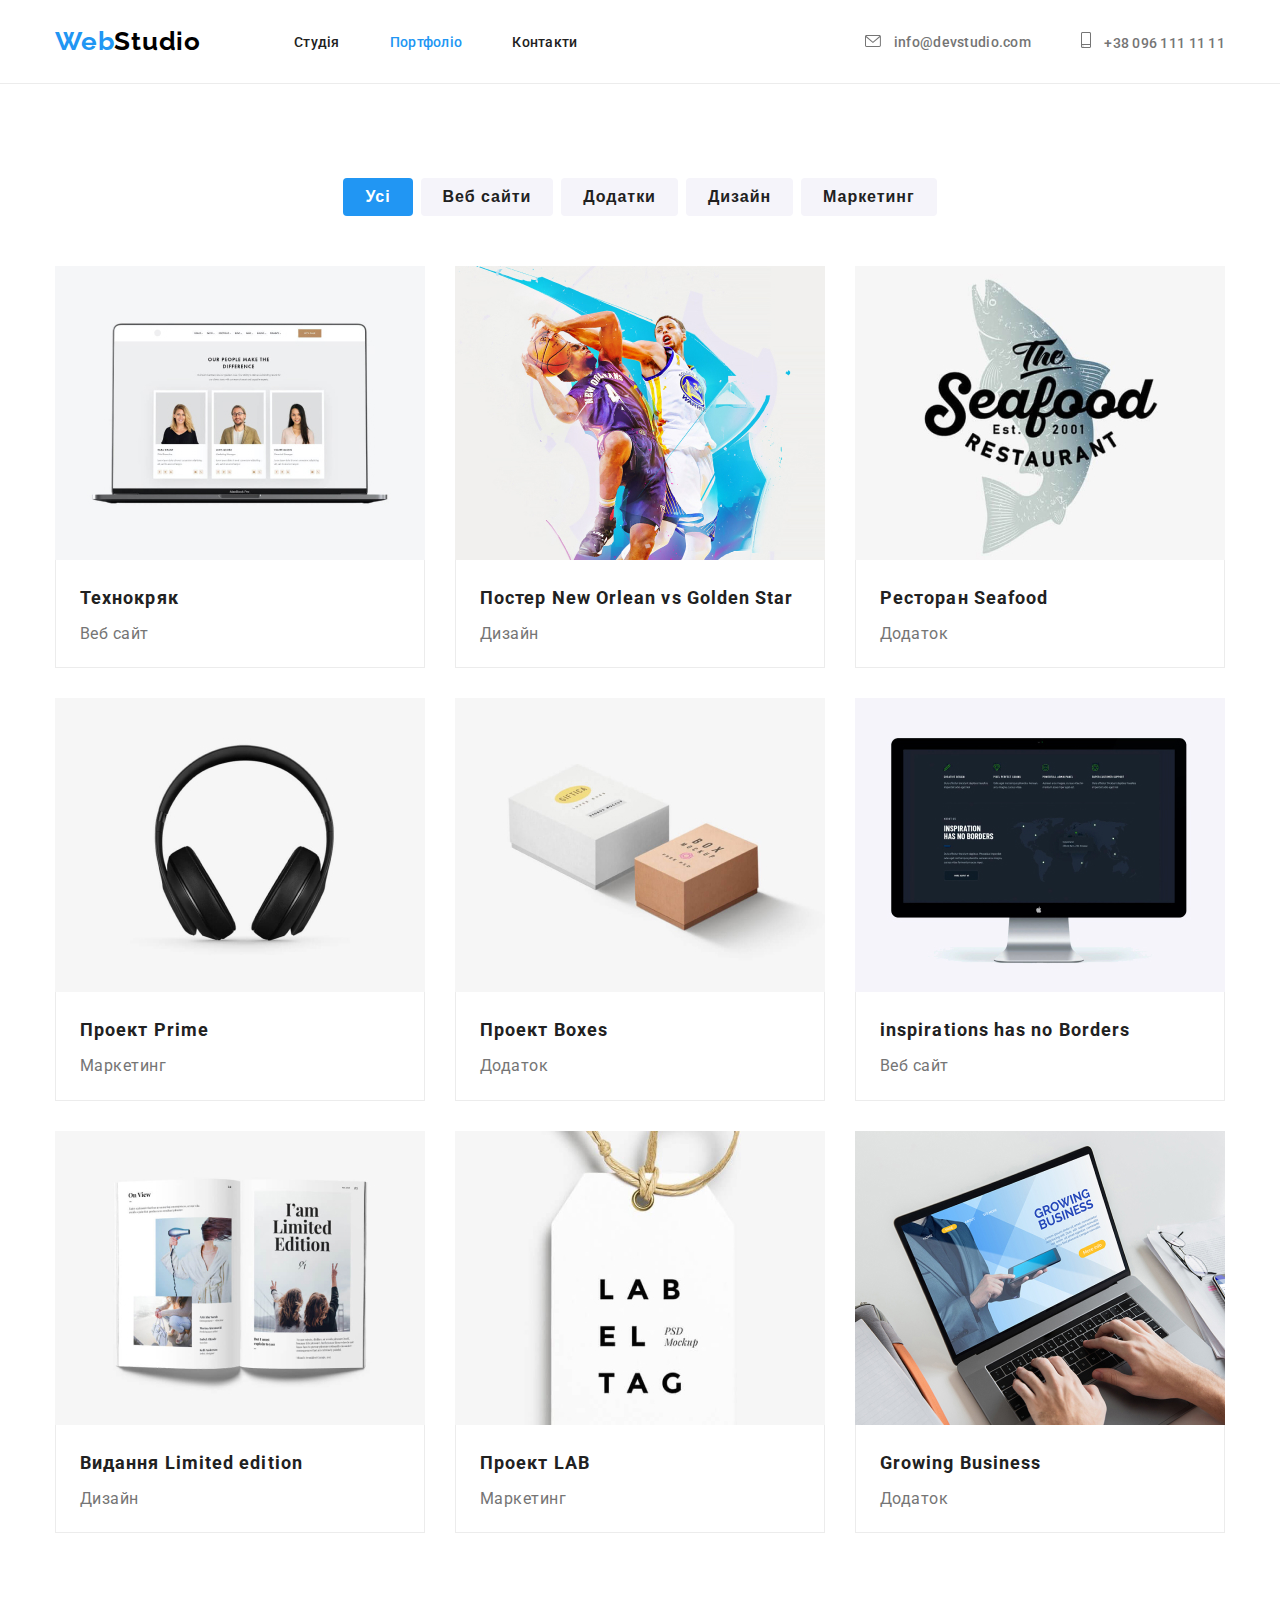
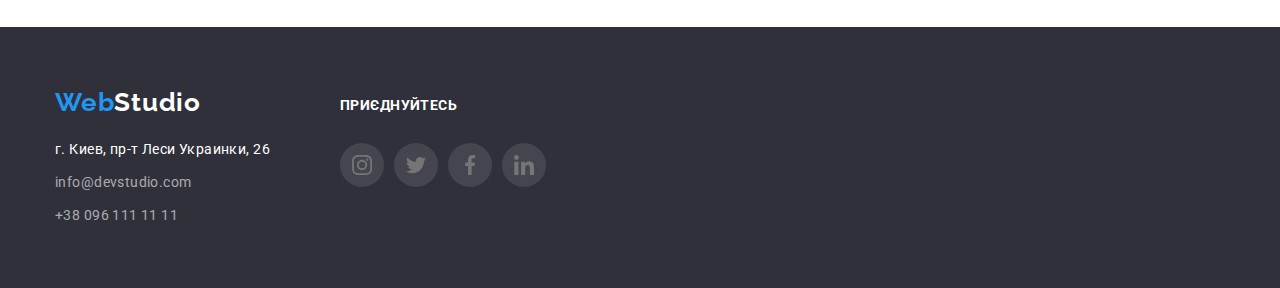
==== portfolio.html @ 9acec497 "Add files via upload" ====
<!DOCTYPE html>
<html lang="uk">
  <head>
    <meta charset="UTF-8" />
    <meta http-equiv="X-UA-Compatible" content="IE=edge" />
    <title>Портфоліо</title>
    <link rel="preconnect" href="https://fonts.googleapis.com" />
    <link rel="preconnect" href="https://fonts.gstatic.com" crossorigin />
    <link
      href="https://fonts.googleapis.com/css2?family=Oleo+Script&family=Raleway:wght@700&family=Roboto:wght@400;500;700;900&display=swap"
      rel="stylesheet"
    />
    <link
      rel="stylesheet"
      href="https://cdnjs.cloudflare.com/ajax/libs/modern-normalize/1.1.0/modern-normalize.min.css"
      integrity="sha512-wpPYUAdjBVSE4KJnH1VR1HeZfpl1ub8YT/NKx4PuQ5NmX2tKuGu6U/JRp5y+Y8XG2tV+wKQpNHVUX03MfMFn9Q=="
      crossorigin="anonymous"
      referrerpolicy="no-referrer"
    />
    <link rel="stylesheet" href="./styles/styles.css" />
    <link rel="stylesheet" href="./styles/style-portfolio.css" />
  </head>

  <body class="body">
    <!-- верхнє меню -->
    <header class="header">
      <div class="container flex">
        <nav class="nav">
          <!-- логотип -->
          <a class="logo-web" href="./index.html"
            >Web<span class="logo-studio">Studio</span></a
          >

          <div class="box-navi">
            <ul class="nav-list">
              <li>
                <a class="nav-item" href="./index.html">Студія</a>
              </li>
              <li>
                <a class="nav-item accent-button" href="./portfolio.html"
                  >Портфоліо</a
                >
              </li>
              <li><a class="nav-item" href="./index.html">Контакти</a></li>
            </ul>
          </div>
        </nav>
        <!-- контакти mailto phoneto-->
        <div>
          <ul class="contacts">
            <li class="contacts-item">
              <a class="mail" href="mailto:info@devstudio.com">
                <svg class="svg-envelope" width="16" height="12">
                  <use href="./images/icons/sprite.svg#envelope"></use>
                </svg>
                info@devstudio.com
              </a>
            </li>

            <li class="contacts-item">
              <a class="phone" href="tel:+380961111111">
                <svg class="svg-phone" width="10" height="16">
                  <use href="./images/icons/sprite.svg#smartphone"></use>
                </svg>
                +38 096 111 11 11
              </a>
            </li>
          </ul>
        </div>
      </div>
    </header>
    <main>
      <section class="section">
        <!-- sort menu -->
        <div class="container">
          <h1 class="visually-hidden">Селектори фільтру</h1>

          <ul class="sort-buttons">
            <li>
              <button class="button-filter active-btn" type="button">
                Усі
              </button>
            </li>
            <li>
              <button class="button-filter" type="button">Веб сайти</button>
            </li>
            <li>
              <button class="button-filter" type="button">Додатки</button>
            </li>
            <li><button class="button-filter" type="button">Дизайн</button></li>
            <li>
              <button class="button-filter" type="button">Маркетинг</button>
            </li>
          </ul>
          <!-- list of projects -->
          <ul class="projects-list">
            <li class="project-item">
              <img
                src="./images/projects-pic/technokryak.jpg"
                alt="ноутбук з відкритою сторінкою сайту"
                width="370"
              />
              <div class="card-description">
                <h3 class="projects-list-title">Технокряк</h3>
                <p class="projects-list-desription">Веб сайт</p>
              </div>
            </li>
            <li class="project-item">
              <img
                src="./images/projects-pic/poster-neworlean.jpg"
                alt="постер з гравцями у баскетбол"
                width="370"
              />
              <div class="card-description">
                <h3 class="projects-list-title">
                  Постер New Orlean vs Golden Star
                </h3>
                <p class="projects-list-desription">Дизайн</p>
              </div>
            </li>
            <li class="project-item">
              <img
                src="./images/projects-pic/seafood.jpg"
                alt="логотип ресторану"
                width="370"
              />
              <div class="card-description">
                <h3 class="projects-list-title">Ресторан Seafood</h3>
                <p class="projects-list-desription">Додаток</p>
              </div>
            </li>
            <li class="project-item">
              <img
                src="./images/projects-pic/prime.jpg"
                alt="навушники"
                width="370"
              />
              <div class="card-description">
                <h3 class="projects-list-title">Проект Prime</h3>
                <p class="projects-list-desription">Маркетинг</p>
              </div>
            </li>
            <li class="project-item">
              <img
                src="./images/projects-pic/boxes.jpg"
                alt="дві різні поштові коробки"
                width="370"
              />

              <div class="card-description">
                <h3 class="projects-list-title">Проект Boxes</h3>
                <p class="projects-list-desription">Додаток</p>
              </div>
            </li>
            <li class="project-item">
              <img
                src="./images/projects-pic/inspiration.jpg"
                alt="монітор з відкритою сторінкою сайту"
                width="370"
              />
              <div class="card-description">
                <h3 class="projects-list-title">inspirations has no Borders</h3>
                <p class="projects-list-desription">Веб сайт</p>
              </div>
            </li>
            <li class="project-item">
              <img
                src="./images/projects-pic/limited-edition.jpg"
                alt="журнал"
                width="370"
              />

              <div class="card-description">
                <h3 class="projects-list-title">Видання Limited edition</h3>
                <p class="projects-list-desription">Дизайн</p>
              </div>
            </li>
            <li class="project-item">
              <img
                src="./images/projects-pic/LAB.jpg"
                alt="Бірка"
                width="370"
              />
              <div class="card-description">
                <h3 class="projects-list-title">Проект LAB</h3>
                <p class="projects-list-desription">Маркетинг</p>
              </div>
            </li>
            <li class="project-item">
              <img
                src="./images/projects-pic/growing-business.jpg"
                alt="робота за ноутбуком"
                width="370"
              />
              <div class="card-description">
                <h3 class="projects-list-title">Growing Business</h3>
                <p class="projects-list-desription">Додаток</p>
              </div>
            </li>
          </ul>
        </div>
      </section>
    </main>

    <!-- підвал -->
    <footer class="footer">
      <div class="container flex">
        <div class="logo-addr">
          <!-- логотип футера-->
          <div class="logo-footer">
            <a class="logo-web" href="./index.html"
              >Web<span class="logo-studio-footer">Studio</span></a
            >
          </div>

          <!-- зворотня адреса -->
          <address class="address">
            <ul>
              <li class="addr-item">
                <a
                  class="footer-contacts-addr"
                  href="https://www.google.com/maps/d/embed?mid=10uSM3H-mIU3GznYo2szRIEphczw&hl=en_US&ehbc=2E312F"
                  >г. Киев, пр-т Леси Украинки, 26</a
                >
              </li>
              <li class="addr-item">
                <a class="footer-contacts" href="mailto:info@devstudio.com"
                  >info@devstudio.com</a
                >
              </li>
              <li class="addr-item">
                <a class="footer-contacts" href="tel:+380961111111"
                  >+38 096 111 11 11</a
                >
              </li>
            </ul>
          </address>
        </div>

        <div class="subscribe">
          <h2 class="header-subscribe">приєднуйтесь</h2>
          <ul class="social-links">
            <li>
              <button class="button-social button-footer" type="button">
                <svg class="svg-social" width="20" height="20">
                  <use href="./images/icons/sprite.svg#instagram"></use>
                </svg>
              </button>
            </li>
            <li>
              <button class="button-social button-footer" type="button">
                <svg class="svg-social" width="20" height="20">
                  <use href="./images/icons/sprite.svg#twitter"></use>
                </svg>
              </button>
            </li>
            <li>
              <button class="button-social button-footer" type="button">
                <svg class="svg-social" width="20" height="20">
                  <use href="./images/icons/sprite.svg#facebook"></use>
                </svg>
              </button>
            </li>
            <li>
              <button class="button-social button-footer" type="button">
                <svg class="svg-social" width="20" height="20">
                  <use href="./images/icons/sprite.svg#linkedin"></use>
                </svg>
              </button>
            </li>
          </ul>
        </div>
      </div>
    </footer>
  </body>
</html>
---- styles/styles.css ----
:root {
  /* used fonts */
  --primary-font-family: "Roboto", sans-serif;
  --secondary-font-logo: "Raleway", sans-serif;
  /* color palette */
  --main-header-color: #000000;
  --bg-body-color: #e5e5e5;
  --logo-web-color: #2196f3;
  --logo-studio-dark: #000000;
  --logo-studio-light: #ffffff;
  --bg-head-color: #ffffff;
  --bg-footer-color: #2f303a;
  --body-color: #ffffff;
  --header-dark-color: #212121;
  --borders-color: #ececec;
  --btn-bg-accent-color: #2196f3;
  --btn-text-accent-color: #ffffff;
  --btn-bg-def-color: #f5f4fa;
  --block-bg-white-color: #f5f4fa;
  --btn-text-def-color: #212121;
  --btn-bg-hover-color: #188ce8;
  --text-description-color: #757575;
}
.body {
  font-family: var(--primary-font-family);
  color: var(--main-header-color);
  background-color: var(--bg-head-color);
  margin-top: 0px;
}

/*Обнулення стилів браузера*/
html {
  box-sizing: border-box;
}
*,
*::after,
*::before {
  box-sizing: inherit;
  margin: 0;
}
h1,
h2,
h3,
h4,
h5,
h6,
p {
  margin: 0;
}
a {
  text-decoration: none;
  color: inherit;
}
ul {
  list-style: none;
  padding: 0;
  margin: 0;
}
img {
  display: block;
  max-width: 100%;
  height: auto;
}
address {
  font-style: normal;
}

.contacts-item:hover,
.nav-item:hover,
.footer-contacts:hover,
.contacts-item:focus,
.nav-item:focus,
.footer-contacts:focus {
  color: var(--btn-bg-accent-color);
  cursor: pointer;
}

li > .accent-button {
  color: var(--btn-bg-accent-color);
}
.container {
  width: 1200px;
  padding: 0 15px;
  margin: 0 auto;
  align-items: center;
}
.section {
  padding: 94px 0;
  background-color: var(--bg-head-color);
}
.flex {
  display: flex;
}
.visually-hidden {
  position: absolute;
  width: 1px;
  height: 1px;
  margin: -1px;
  border: 0;
  padding: 0;
  white-space: nowrap;
  clip-path: inset(100%);
  clip: rect(0 0 0 0);
  overflow: hidden;
}
/* CSS HEADER =============================================*/
.header {
  padding: 0;
  margin: 0 auto;
  border-bottom: 1px solid var(--borders-color);
}
.box-logo {
  padding-left: 15px;
  margin: 0;
}
.box-navi {
  margin-left: 93px;
}
.logo-web {
  text-decoration: none;
  font-family: var(--secondary-font-logo);
  font-weight: 700;
  font-size: 26px;
  line-height: 1.2;
  letter-spacing: 0.03em;
  color: var(--logo-web-color);
}
.logo-studio {
  text-decoration: none;
  font-family: var(--secondary-font-logo);
  font-weight: 700;
  font-size: 26px;
  line-height: 1.2;
  letter-spacing: 0.03em;
  color: var(--logo-studio-dark);
}
.nav {
  display: flex;
  margin-right: auto;
  align-items: center;
}
.nav-list {
  display: flex;
  gap: 50px;
}
.nav-item {
  display: block;
  padding: 32px 0;
  text-decoration: none;
  align-content: center;
  font-weight: 500;
  font-size: 14px;
  line-height: 1.17;
  letter-spacing: 0.02em;
  color: var(--header-dark-color);
}
.contacts {
  display: flex;

  gap: 50px;
}
.contacts-item {
  display: flex;
  align-items: center;
  padding: 32px 0;
  text-decoration: none;
  font-weight: 500;
  font-size: 14px;
  line-height: 1.17;
  letter-spacing: 0.02em;
  color: var(--text-description-color);
}
.svg-envelope {
  width: 16px;
  height: 12px;
  margin-right: 10px;
  fill: currentColor;
}
.svg-phone {
  width: 10px;
  height: 16px;
  margin-right: 10px;
  fill: currentColor;
}
/* .mail::before {
  display: inline-block;
  margin-right: 10px;
  content: "";
  width: 16px;
  height: 12px;
  background-image: url(../images/icons/envelope.svg);
}
.phone::before {
  display: inline-block;
  margin-right: 10px;
  content: "";
  width: 10px;
  height: 16px;
  background-image: url(../images/icons/phone.svg);
  color: var(--text-description-color);
}
.mail:focus,
.phone:focus,
.mail:hover,
.phone:hover {
  fill: currentColor;
} */

/* блок ГЕРОЙ =================================== */
.hero {
  position: relative;
  max-width: 1600px;
  min-height: 600px;
  padding-top: 200px;
  padding-bottom: 200px;
  margin: 0 auto;
  text-align: center;
  background-color: #c4c4c4;
  background-image: linear-gradient(
      rgba(47, 48, 58, 0.4),
      rgba(47, 48, 58, 0.4)
    ),
    url(../images/BG-btn-block.jpg);
  background-repeat: no-repeat;
  background-size: cover;
  background-position: center;
}

/* PRACTICE FOR HW5 
.hero::before {
  content: "";
  
}
.bg-hero::before {
  display: inline-block;
  position: absolute;
  content: "";
  width: 100%;
  height: 100%;
  top: 0;
  left: 0;
  background-color: rgba(0, 0, 0, 0.3);
}
.bg-hero:hover::before {
  opacity: 0;
} */
.hero-text-button {
  width: 600px;
  margin: 0 auto 30px;
  font-weight: 900;
  font-size: 44px;
  line-height: 1.36;
  letter-spacing: 0.06em;
  text-transform: uppercase;
  color: var(--btn-text-accent-color);
}
.button-order {
  width: 200px;
  padding: 9px 0px;
  border-radius: 4px;
  border-style: none;
  background-color: var(--btn-bg-accent-color);
  color: var(--btn-text-accent-color);
  font-weight: 700;
  font-size: 16px;
  line-height: 1.88;
  letter-spacing: 0.06em;
  box-shadow: 0px 4px 4px rgba(0, 0, 0, 0.15);
}
.button-order:hover {
  background-color: var(--btn-bg-hover-color);
  cursor: pointer;
}
.button-order:focus {
  background-color: var(--btn-bg-hover-color);
  cursor: pointer;
}

/* Наші особливості =========================================*/
.features-list {
  display: flex;
}
.features-card {
  width: 270px;
}
.features-card:not(:last-child) {
  margin-right: 30px;
}
.icon-features {
  box-sizing: border-box;
  margin-bottom: 30px;
  padding: 25px 100px;

  background-color: var(--block-bg-white-color);
  border-radius: 4px;
}
.svg-features {
  width: 70px;
  height: 70px;
}
.features-card-header {
  text-transform: uppercase;
  font-weight: 700;
  font-size: 14px;
  line-height: 1.17;
  letter-spacing: 0.03em;
  color: var(--header-dark-color);
  margin: 0 0;
}
.features-description {
  font-weight: 400;
  font-size: 14px;
  line-height: 1.71;
  letter-spacing: 0.03em;
  color: var(--text-description-color);
  margin-top: 10px;
  margin-bottom: 0;
}
/* Чим ми займаймося ========================================*/
.directions {
  padding-top: 0;
}
.section-title {
  font-weight: 700;
  font-size: 36px;
  line-height: 1.17;
  text-align: center;
  letter-spacing: 0.03em;
  color: var(--header-dark-color);
  margin-bottom: 50px;
}
.directions-list {
  display: flex;
  gap: 30px;
}
.directions-item {
  margin: 0px auto;
}
/* Наша команда =============================================*/
.team {
  background-color: var(--block-bg-white-color);
}

.team-list {
  display: flex;
  gap: 30px;
  justify-content: center;
  align-items: center;
}
.team-card {
  box-shadow: 0px 1px 3px rgba(0, 0, 0, 0.12), 0px 1px 1px rgba(0, 0, 0, 0.14),
    0px 2px 1px rgba(0, 0, 0, 0.2);
  border-radius: 0px 0px 4px 4px;
}
.wrap {
  padding: 30px 32px;
}
.team-header {
  margin-bottom: 10px;
  font-weight: 500;
  font-size: 16px;
  line-height: 1.19;
  text-align: center;
  letter-spacing: 0.03em;
  color: var(--header-dark-color);
}
.team-description {
  margin-bottom: 16px;
  font-weight: 400;
  font-size: 16px;
  line-height: 1.19;
  text-align: center;
  letter-spacing: 0.03em;
  color: var(--text-description-color);
}
.social-links {
  display: flex;
  color: var(--text-description-color);
}
.social-links > li:not(:last-child) {
  margin-right: 10px;
}
.button-social {
  display: flex;
  justify-content: center;
  align-items: center;
  width: 44px;
  height: 44px;
  border: 0px;
  border-radius: 50%;
  background-color: transparent;
  color: var(--text-description-color);
}
.button-social:hover {
  background-color: var(--btn-bg-accent-color);
  color: #ffffff;
  cursor: pointer;
}
.svg-social {
  width: 20px;
  height: 20px;
  fill: currentColor;
}
/* Наші клієнти================================================== */
.logos-list {
  display: flex;
}
.logo-client {
  padding: 16px 32px;
  border: 1px solid #afb1b8;
  border-radius: 4px;
  color: var(--text-description-color);
}
.logo-client:not(:last-child) {
  margin-right: auto;
}
.svg-client {
  display: inline-block;
  width: 106px;
  height: 60px;
  fill: currentColor;
}
.logo-client:hover,
.logo-client:focus {
  color: var(--btn-bg-accent-color);
  border: 1px solid var(--btn-bg-accent-color);
  cursor: pointer;
}

/* Підвал ===================================================*/
.footer {
  padding: 60px 0;
  background-color: var(--bg-footer-color);
}
.logo-addr {
  margin-right: 70px;
}
.logo-footer {
  margin-bottom: 20px;
}
.logo-studio-footer {
  color: var(--logo-studio-light);
}
.address {
  /* margin-top: 20px; */
  font-style: normal;
  font-weight: 400;
  font-size: 14px;
  line-height: 1.71;
  letter-spacing: 0.03em;
}

.addr-item:not(:last-child) {
  margin-bottom: 9px;
}
.footer-contacts-addr {
  color: var(--bg-head-color);
}
.footer-contacts {
  text-decoration: none;
  color: rgba(255, 255, 255, 0.6);
}
.button-footer {
  background-color: rgba(255, 255, 255, 0.1);
}
.subscribe {
  align-self: flex-start;
}
.header-subscribe {
  margin-bottom: 20px;
  font-weight: 700;
  font-size: 14px;
  line-height: 36px;
  letter-spacing: 0.03em;
  text-transform: uppercase;
  color: #ffffff;
}

/* Стилі до сторінки Портфоліо  ============================*/
.button-filter:hover,
.button-filter:focus {
  background-color: var(--btn-bg-hover-color);
  color: var(--btn-text-accent-color);
  box-shadow: 0px 3px 1px rgba(0, 0, 0, 0.1), 0px 1px 2px rgba(0, 0, 0, 0.08),
    0px 2px 2px rgba(0, 0, 0, 0.12);
  cursor: pointer;
}
.portfolio-main {
  background-color: var(--bg-head-color);
}
.projects {
  padding-top: 50px;
}
.sort-buttons {
  display: flex;
  justify-content: center;
  gap: 8px;
  margin-bottom: 50px;
}
.button-filter {
  background-color: var(--btn-bg-def-color);
  color: var(--btn-text-def-color);
  padding: 6px 22px;
  border-radius: 4px;
  border-style: none;
  font-weight: 700;
  font-size: 16px;
  line-height: 1.62;
  letter-spacing: 0.06em;
}
.active-btn {
  background-color: var(--btn-bg-accent-color);
  color: var(--btn-text-accent-color);
}
.projects-list {
  display: flex;
  flex-wrap: wrap;
  gap: 30px;
}

.project-item {
  flex-basis: calc(((100%-30px) - (2 * 30px)) / 3);
  background-color: var(--bg-head-color);
}
.card-description {
  padding: 20px 24px;
  border: 1px solid var(--borders-color);
  border-top: 0px;
}
.projects-list-title {
  margin-bottom: 4px;
  text-align: left;
  font-weight: 700;
  font-size: 18px;
  line-height: 2;
  letter-spacing: 0.06em;
  color: var(--header-dark-color);
}
.projects-list-desription {
  font-weight: 400;
  font-size: 16px;
  line-height: 1.7;
  letter-spacing: 0.03em;
  color: var(--text-description-color);
}
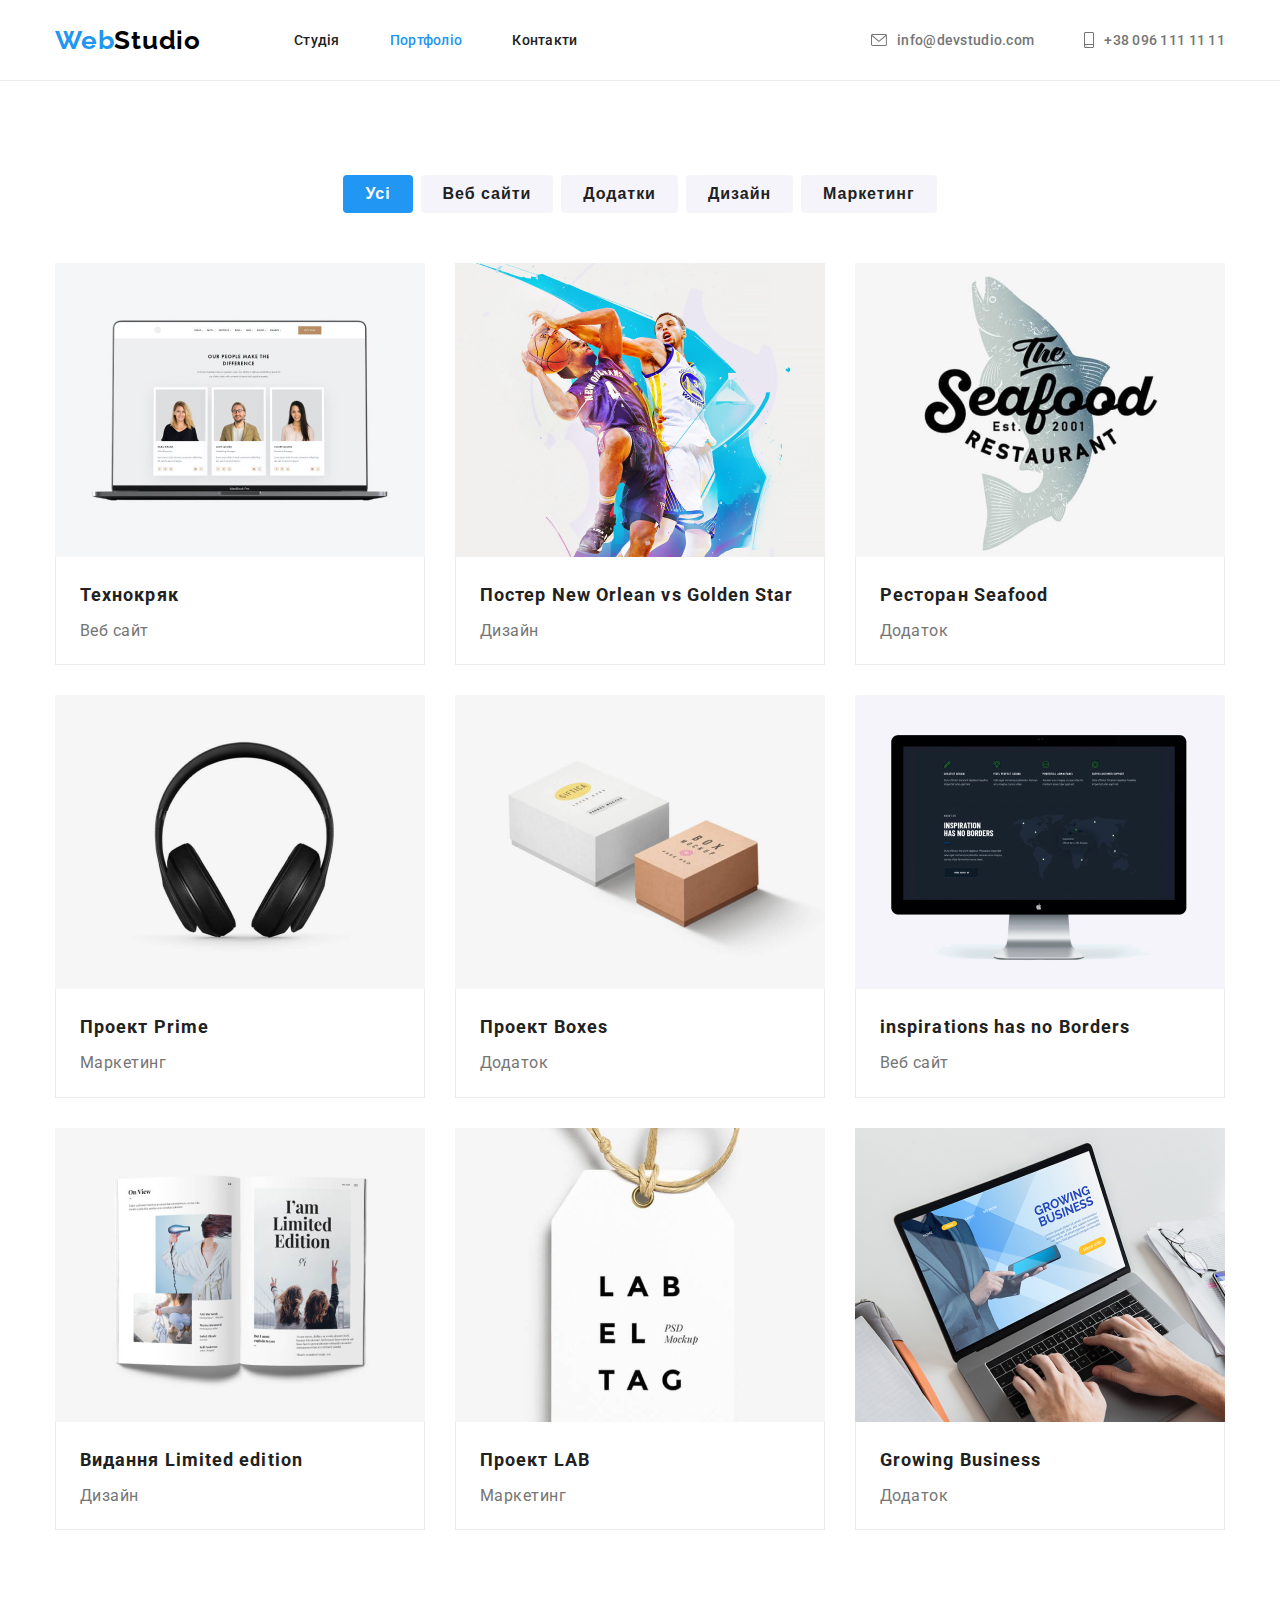
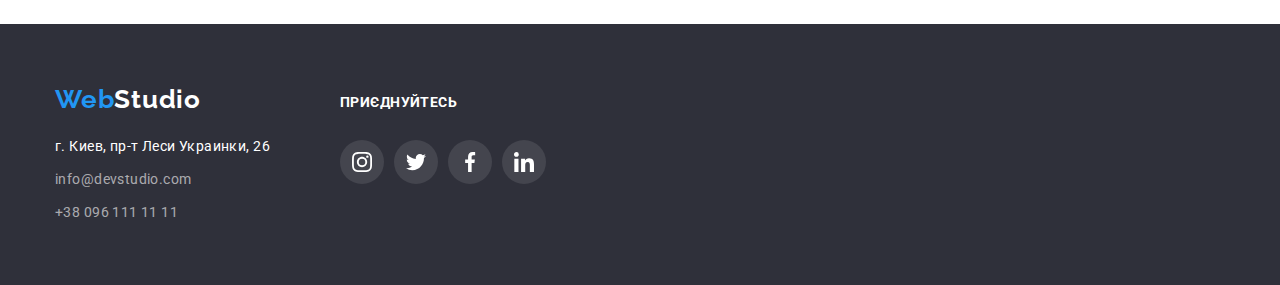
==== commit d4377df9: "hw 05" ====
--- a/portfolio.html
+++ b/portfolio.html
@@ -94,23 +94,31 @@
           </ul>
           <!-- list of projects -->
           <ul class="projects-list">
-            <li class="project-item">
-              <img
-                src="./images/projects-pic/technokryak.jpg"
-                alt="ноутбук з відкритою сторінкою сайту"
-                width="370"
-              />
+            <li class="project-item" tabindex="0">
+              <div class="img-project hover-techokryak">
+                <img
+                  src="./images/projects-pic/technokryak.jpg"
+                  alt="ноутбук з відкритою сторінкою сайту"
+                  width="370"
+                />
+              </div>
               <div class="card-description">
                 <h3 class="projects-list-title">Технокряк</h3>
                 <p class="projects-list-desription">Веб сайт</p>
               </div>
             </li>
-            <li class="project-item">
-              <img
-                src="./images/projects-pic/poster-neworlean.jpg"
-                alt="постер з гравцями у баскетбол"
-                width="370"
-              />
+            <li class="project-item" tabindex="0">
+              <div class="img-basketball">
+                <img
+                  src="./images/projects-pic/poster-neworlean.jpg"
+                  alt="постер з гравцями у баскетбол"
+                  width="370"
+                />
+                <p class="hover-basketball">
+                  Lorem ipsum dolor sit amet consectetur adipisicing elit.
+                  Quaerat impedit minus assumenda eum itaque dignissimos?
+                </p>
+              </div>
               <div class="card-description">
                 <h3 class="projects-list-title">
                   Постер New Orlean vs Golden Star
@@ -118,7 +126,7 @@
                 <p class="projects-list-desription">Дизайн</p>
               </div>
             </li>
-            <li class="project-item">
+            <li class="project-item" tabindex="0">
               <img
                 src="./images/projects-pic/seafood.jpg"
                 alt="логотип ресторану"
@@ -129,7 +137,7 @@
                 <p class="projects-list-desription">Додаток</p>
               </div>
             </li>
-            <li class="project-item">
+            <li class="project-item" tabindex="0">
               <img
                 src="./images/projects-pic/prime.jpg"
                 alt="навушники"
@@ -140,7 +148,7 @@
                 <p class="projects-list-desription">Маркетинг</p>
               </div>
             </li>
-            <li class="project-item">
+            <li class="project-item" tabindex="0">
               <img
                 src="./images/projects-pic/boxes.jpg"
                 alt="дві різні поштові коробки"
@@ -152,7 +160,7 @@
                 <p class="projects-list-desription">Додаток</p>
               </div>
             </li>
-            <li class="project-item">
+            <li class="project-item" tabindex="0">
               <img
                 src="./images/projects-pic/inspiration.jpg"
                 alt="монітор з відкритою сторінкою сайту"
@@ -163,7 +171,7 @@
                 <p class="projects-list-desription">Веб сайт</p>
               </div>
             </li>
-            <li class="project-item">
+            <li class="project-item" tabindex="0">
               <img
                 src="./images/projects-pic/limited-edition.jpg"
                 alt="журнал"
@@ -175,7 +183,7 @@
                 <p class="projects-list-desription">Дизайн</p>
               </div>
             </li>
-            <li class="project-item">
+            <li class="project-item" tabindex="0">
               <img
                 src="./images/projects-pic/LAB.jpg"
                 alt="Бірка"
@@ -186,7 +194,7 @@
                 <p class="projects-list-desription">Маркетинг</p>
               </div>
             </li>
-            <li class="project-item">
+            <li class="project-item" tabindex="0">
               <img
                 src="./images/projects-pic/growing-business.jpg"
                 alt="робота за ноутбуком"
@@ -241,32 +249,32 @@
           <h2 class="header-subscribe">приєднуйтесь</h2>
           <ul class="social-links">
             <li>
-              <button class="button-social button-footer" type="button">
+              <a class="button-social button-footer" tabindex="0">
                 <svg class="svg-social" width="20" height="20">
                   <use href="./images/icons/sprite.svg#instagram"></use>
                 </svg>
-              </button>
-            </li>
-            <li>
-              <button class="button-social button-footer" type="button">
+              </a>
+            </li>
+            <li>
+              <a class="button-social button-footer" tabindex="0">
                 <svg class="svg-social" width="20" height="20">
                   <use href="./images/icons/sprite.svg#twitter"></use>
                 </svg>
-              </button>
-            </li>
-            <li>
-              <button class="button-social button-footer" type="button">
+              </a>
+            </li>
+            <li>
+              <a class="button-social button-footer" tabindex="0">
                 <svg class="svg-social" width="20" height="20">
                   <use href="./images/icons/sprite.svg#facebook"></use>
                 </svg>
-              </button>
-            </li>
-            <li>
-              <button class="button-social button-footer" type="button">
+              </a>
+            </li>
+            <li>
+              <a class="button-social button-footer" tabindex="0">
                 <svg class="svg-social" width="20" height="20">
                   <use href="./images/icons/sprite.svg#linkedin"></use>
                 </svg>
-              </button>
+              </a>
             </li>
           </ul>
         </div>
--- a/styles/styles.css
+++ b/styles/styles.css
@@ -64,16 +64,50 @@
 address {
   font-style: normal;
 }
-
-.contacts-item:hover,
+/* ================HOVER FOCUS =======================  */
 .nav-item:hover,
 .footer-contacts:hover,
-.contacts-item:focus,
 .nav-item:focus,
-.footer-contacts:focus {
+.footer-contacts:focus,
+.mail:focus,
+.phone:focus,
+.mail:hover,
+.phone:hover,
+.button-order:hover,
+.button-order:focus {
   color: var(--btn-bg-accent-color);
   cursor: pointer;
 }
+.button-social:hover {
+  background-color: var(--btn-bg-accent-color);
+  color: #ffffff;
+  cursor: pointer;
+}
+.button-social:focus {
+  background-color: var(--btn-bg-accent-color);
+}
+.logo-client:hover {
+  color: var(--btn-bg-accent-color);
+  border: 1px solid var(--btn-bg-accent-color);
+  cursor: pointer;
+}
+.logo-client:focus {
+  color: var(--btn-bg-accent-color);
+}
+.button-filter:hover,
+.button-filter:focus {
+  background-color: var(--btn-bg-accent-color);
+  color: var(--btn-text-accent-color);
+  box-shadow: 0px 3px 1px rgba(0, 0, 0, 0.1), 0px 1px 2px rgba(0, 0, 0, 0.08),
+    0px 2px 2px rgba(0, 0, 0, 0.12);
+  cursor: pointer;
+}
+.project-item:hover,
+.project-item:focus {
+  box-shadow: 0px 4px 4px rgba(0, 0, 0, 0.25);
+  cursor: pointer;
+}
+/* ================HOVER FOCUS END=======================  */
 
 li > .accent-button {
   color: var(--btn-bg-accent-color);
@@ -156,14 +190,10 @@
 }
 .contacts {
   display: flex;
-
+  align-items: center;
   gap: 50px;
 }
 .contacts-item {
-  display: flex;
-  align-items: center;
-  padding: 32px 0;
-  text-decoration: none;
   font-weight: 500;
   font-size: 14px;
   line-height: 1.17;
@@ -182,29 +212,18 @@
   margin-right: 10px;
   fill: currentColor;
 }
-/* .mail::before {
-  display: inline-block;
-  margin-right: 10px;
-  content: "";
-  width: 16px;
-  height: 12px;
-  background-image: url(../images/icons/envelope.svg);
-}
-.phone::before {
-  display: inline-block;
-  margin-right: 10px;
-  content: "";
-  width: 10px;
-  height: 16px;
-  background-image: url(../images/icons/phone.svg);
-  color: var(--text-description-color);
-}
-.mail:focus,
-.phone:focus,
-.mail:hover,
-.phone:hover {
-  fill: currentColor;
-} */
+.mail {
+  padding: 32px 0;
+  text-decoration: none;
+  display: flex;
+  align-items: center;
+}
+.phone {
+  padding: 32px 0;
+  text-decoration: none;
+  display: flex;
+  align-items: center;
+}
 
 /* блок ГЕРОЙ =================================== */
 .hero {
@@ -267,14 +286,6 @@
   letter-spacing: 0.06em;
   box-shadow: 0px 4px 4px rgba(0, 0, 0, 0.15);
 }
-.button-order:hover {
-  background-color: var(--btn-bg-hover-color);
-  cursor: pointer;
-}
-.button-order:focus {
-  background-color: var(--btn-bg-hover-color);
-  cursor: pointer;
-}
 
 /* Наші особливості =========================================*/
 .features-list {
@@ -354,6 +365,7 @@
 }
 .wrap {
   padding: 30px 32px;
+  background-color: #ffffff;
 }
 .team-header {
   margin-bottom: 10px;
@@ -391,11 +403,6 @@
   background-color: transparent;
   color: var(--text-description-color);
 }
-.button-social:hover {
-  background-color: var(--btn-bg-accent-color);
-  color: #ffffff;
-  cursor: pointer;
-}
 .svg-social {
   width: 20px;
   height: 20px;
@@ -406,25 +413,17 @@
   display: flex;
 }
 .logo-client {
-  padding: 16px 32px;
+  display: inline-block;
+  padding: 14px 30px;
   border: 1px solid #afb1b8;
   border-radius: 4px;
   color: var(--text-description-color);
 }
-.logo-client:not(:last-child) {
-  margin-right: auto;
+.logos-list > li:not(:last-child) {
+  margin-right: 30px;
 }
 .svg-client {
-  display: inline-block;
-  width: 106px;
-  height: 60px;
   fill: currentColor;
-}
-.logo-client:hover,
-.logo-client:focus {
-  color: var(--btn-bg-accent-color);
-  border: 1px solid var(--btn-bg-accent-color);
-  cursor: pointer;
 }
 
 /* Підвал ===================================================*/
@@ -442,7 +441,6 @@
   color: var(--logo-studio-light);
 }
 .address {
-  /* margin-top: 20px; */
   font-style: normal;
   font-weight: 400;
   font-size: 14px;
@@ -462,6 +460,7 @@
 }
 .button-footer {
   background-color: rgba(255, 255, 255, 0.1);
+  color: #ffffff;
 }
 .subscribe {
   align-self: flex-start;
@@ -477,14 +476,6 @@
 }
 
 /* Стилі до сторінки Портфоліо  ============================*/
-.button-filter:hover,
-.button-filter:focus {
-  background-color: var(--btn-bg-hover-color);
-  color: var(--btn-text-accent-color);
-  box-shadow: 0px 3px 1px rgba(0, 0, 0, 0.1), 0px 1px 2px rgba(0, 0, 0, 0.08),
-    0px 2px 2px rgba(0, 0, 0, 0.12);
-  cursor: pointer;
-}
 .portfolio-main {
   background-color: var(--bg-head-color);
 }
@@ -519,8 +510,50 @@
 }
 
 .project-item {
+  position: relative;
   flex-basis: calc(((100%-30px) - (2 * 30px)) / 3);
   background-color: var(--bg-head-color);
+}
+.img-project {
+  position: relative;
+}
+.img-project:hover::before {
+  opacity: 1;
+}
+.img-basketball {
+  position: relative;
+}
+.img-project::before {
+  position: absolute;
+  display: inline-block;
+  padding: 63px 24px;
+  content: "Ресурс пропонує комплексні пропозиції з різним рівнем функціоналу та сервісів. Все це дозволить відвідувачу отримати вичерпні відомості про компанію чи приватну особу.";
+  width: 100%;
+  height: 100%;
+  font-size: 18px;
+  line-height: 1.56;
+  letter-spacing: 0.03em;
+  color: var(--btn-text-accent-color);
+  background-color: rgba(33, 150, 243, 0.9);
+  opacity: 0;
+}
+.hover-basketball {
+  position: absolute;
+  display: inline-block;
+  padding: 63px 24px;
+  width: 100%;
+  height: 100%;
+  top: 0;
+  left: 0;
+  font-size: 18px;
+  line-height: 1.56;
+  letter-spacing: 0.03em;
+  color: var(--btn-text-accent-color);
+  background-color: rgba(33, 150, 243, 0.9);
+  opacity: 0;
+}
+.hover-basketball:hover {
+  opacity: 1;
 }
 .card-description {
   padding: 20px 24px;
@@ -543,3 +576,37 @@
   letter-spacing: 0.03em;
   color: var(--text-description-color);
 }
+/* ====================модальне вікно====================== */
+.backdrop.is-hidden {
+  opacity: 0;
+  pointer-events: none;
+}
+.backdrop {
+  position: fixed;
+  top: 0;
+  left: 0;
+  width: 100%;
+  height: 100%;
+  background-color: rgba(0, 0, 0, 0.2);
+}
+.modal {
+  position: absolute;
+  width: 528px;
+  height: 581px;
+  top: 50%;
+  left: 50%;
+  transform: translate(-50%, -50%);
+  border-radius: 4px;
+  box-shadow: 0px 1px 3px rgba(0, 0, 0, 0.12), 0px 1px 1px rgba(0, 0, 0, 0.14),
+    0px 2px 1px rgba(0, 0, 0, 0.2);
+  background-color: #fff;
+}
+.modal > button {
+  position: absolute;
+  right: 8px;
+  top: 8px;
+  min-width: 30px;
+  min-height: 30px;
+  border: rgba(0, 0, 0, 0.1) solid 1px;
+  border-radius: 50%;
+}
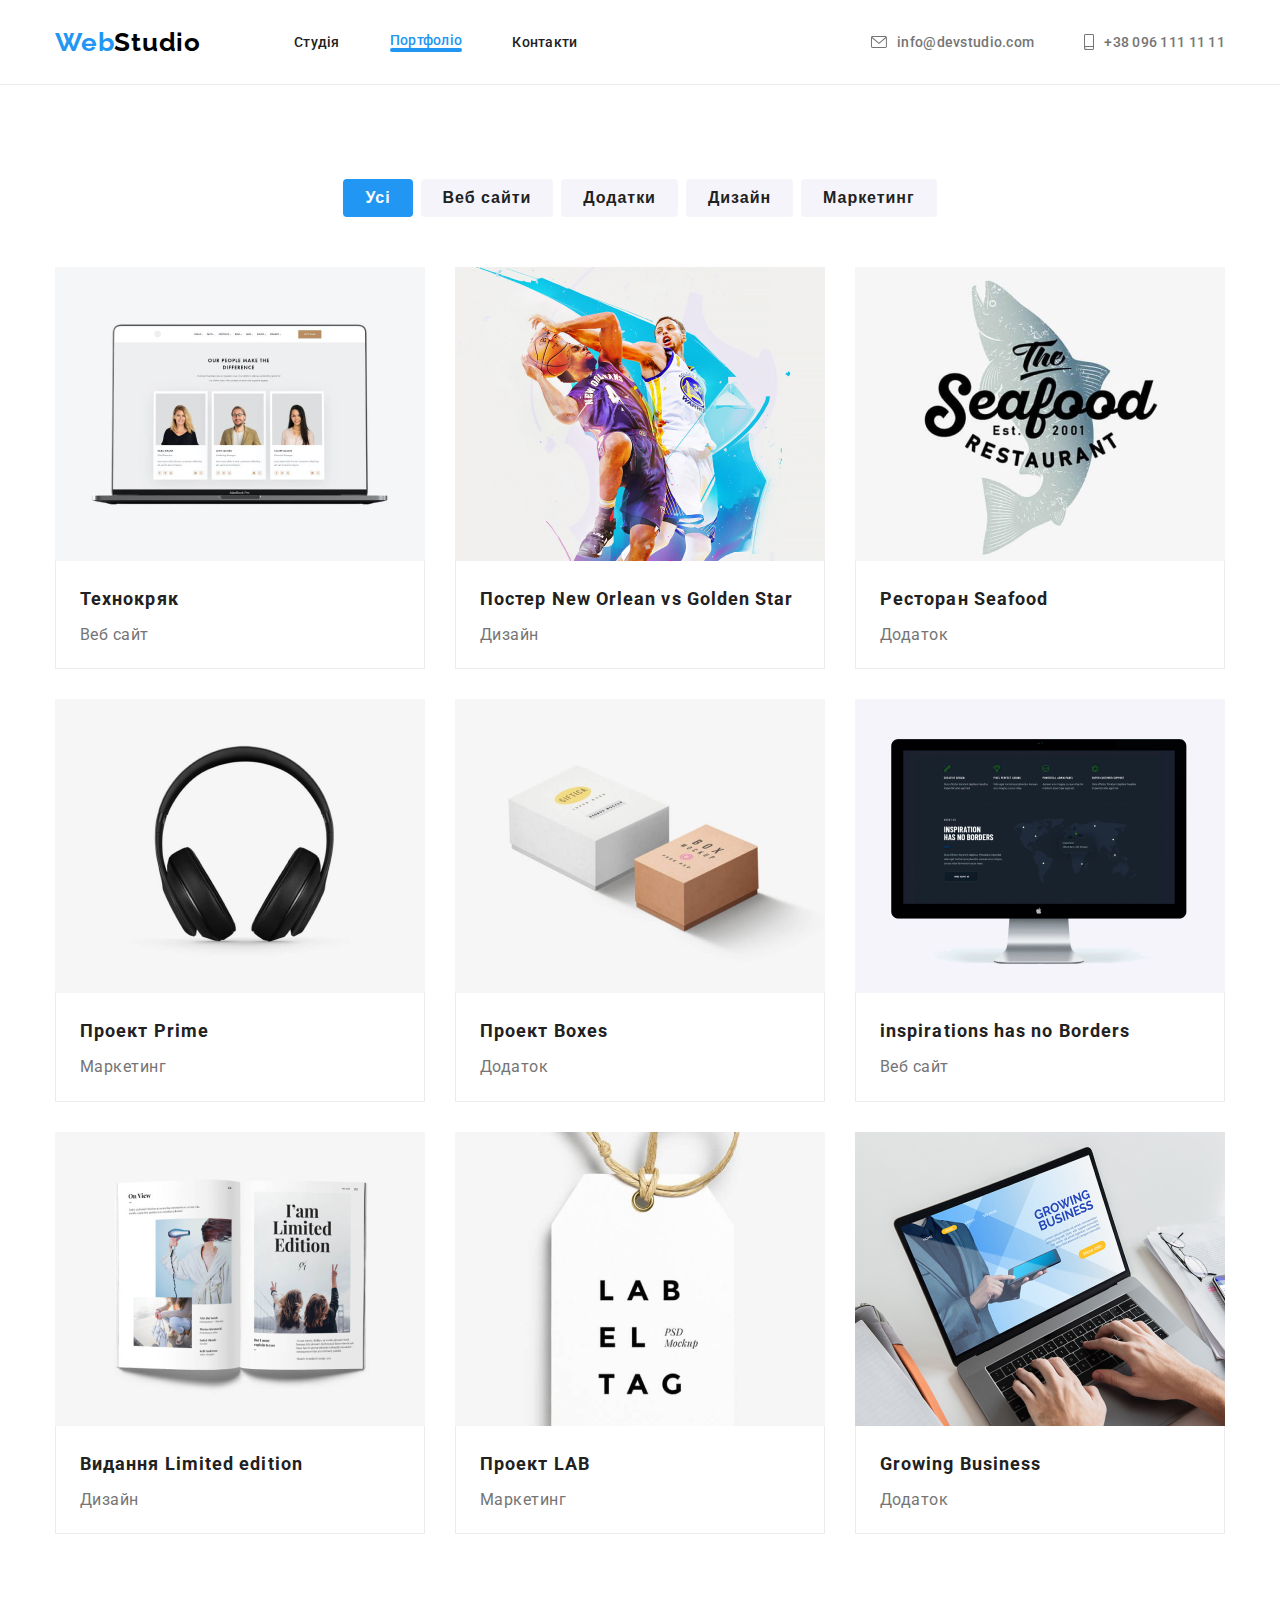
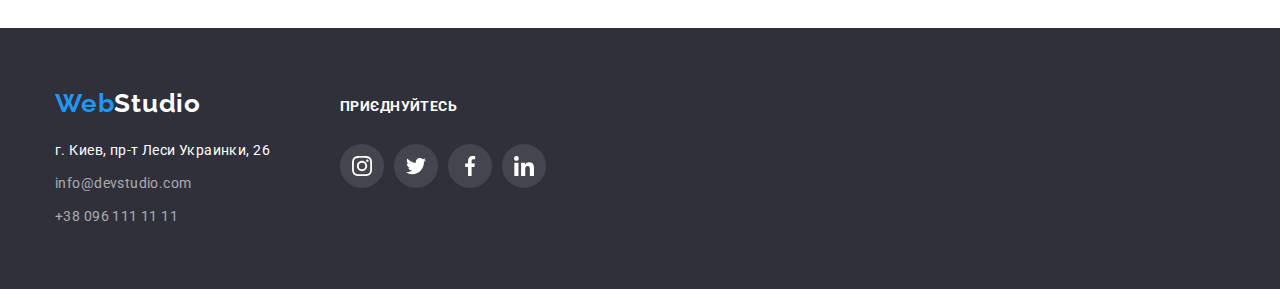
==== commit a3b52b0c: "adding deco line" ====
--- a/portfolio.html
+++ b/portfolio.html
@@ -18,7 +18,7 @@
       referrerpolicy="no-referrer"
     />
     <link rel="stylesheet" href="./styles/styles.css" />
-    <link rel="stylesheet" href="./styles/style-portfolio.css" />
+    <!-- <link rel="stylesheet" href="./styles/style-portfolio.css" /> -->
   </head>
 
   <body class="body">
@@ -33,15 +33,17 @@
 
           <div class="box-navi">
             <ul class="nav-list">
-              <li>
-                <a class="nav-item" href="./index.html">Студія</a>
-              </li>
-              <li>
-                <a class="nav-item accent-button" href="./portfolio.html"
+              <li class="nav-item">
+                <a class="nav-link" href="./index.html">Студія</a>
+              </li>
+              <li class="nav-item">
+                <a class="nav-link accent-button" href="./portfolio.html"
                   >Портфоліо</a
                 >
               </li>
-              <li><a class="nav-item" href="./index.html">Контакти</a></li>
+              <li class="nav-item">
+                <a class="nav-link" href="./index.html">Контакти</a>
+              </li>
             </ul>
           </div>
         </nav>
@@ -95,12 +97,17 @@
           <!-- list of projects -->
           <ul class="projects-list">
             <li class="project-item" tabindex="0">
-              <div class="img-project hover-techokryak">
+              <div class="img-project">
                 <img
                   src="./images/projects-pic/technokryak.jpg"
                   alt="ноутбук з відкритою сторінкою сайту"
                   width="370"
                 />
+                <p class="hover-project-description">
+                  Ресурс пропонує комплексні пропозиції з різним рівнем
+                  функціоналу та сервісів. Все це дозволить відвідувачу отримати
+                  вичерпні відомості про компанію чи приватну особу.
+                </p>
               </div>
               <div class="card-description">
                 <h3 class="projects-list-title">Технокряк</h3>
@@ -108,13 +115,13 @@
               </div>
             </li>
             <li class="project-item" tabindex="0">
-              <div class="img-basketball">
+              <div class="img-project">
                 <img
                   src="./images/projects-pic/poster-neworlean.jpg"
                   alt="постер з гравцями у баскетбол"
                   width="370"
                 />
-                <p class="hover-basketball">
+                <p class="hover-project-description">
                   Lorem ipsum dolor sit amet consectetur adipisicing elit.
                   Quaerat impedit minus assumenda eum itaque dignissimos?
                 </p>
--- a/styles/styles.css
+++ b/styles/styles.css
@@ -65,34 +65,54 @@
   font-style: normal;
 }
 /* ================HOVER FOCUS =======================  */
-.nav-item:hover,
+.nav-link:hover,
 .footer-contacts:hover,
-.nav-item:focus,
+.nav-link:focus,
 .footer-contacts:focus,
 .mail:focus,
 .phone:focus,
 .mail:hover,
-.phone:hover,
+.phone:hover {
+  color: var(--btn-bg-accent-color);
+  cursor: pointer;
+  transition-timing-function: cubic-bezier(0.4, 0, 0.2, 1);
+  transition-duration: 250ms;
+  transition-property: color;
+}
 .button-order:hover,
 .button-order:focus {
-  color: var(--btn-bg-accent-color);
-  cursor: pointer;
+  background-color: var(--btn-bg-hover-color);
+  transition-timing-function: cubic-bezier(0.4, 0, 0.2, 1);
+  transition-duration: 250ms;
+  transition-property: background-color;
 }
 .button-social:hover {
   background-color: var(--btn-bg-accent-color);
   color: #ffffff;
   cursor: pointer;
+  transition-timing-function: cubic-bezier(0.4, 0, 0.2, 1);
+  transition-duration: 250ms;
+  transition-property: color, background-color;
 }
 .button-social:focus {
   background-color: var(--btn-bg-accent-color);
+  transition-timing-function: cubic-bezier(0.4, 0, 0.2, 1);
+  transition-duration: 250ms;
+  transition-property: background-color;
 }
 .logo-client:hover {
   color: var(--btn-bg-accent-color);
   border: 1px solid var(--btn-bg-accent-color);
   cursor: pointer;
+  transition-timing-function: cubic-bezier(0.4, 0, 0.2, 1);
+  transition-duration: 250ms;
+  transition-property: color, border;
 }
 .logo-client:focus {
   color: var(--btn-bg-accent-color);
+  transition-timing-function: cubic-bezier(0.4, 0, 0.2, 1);
+  transition-duration: 250ms;
+  transition-property: color;
 }
 .button-filter:hover,
 .button-filter:focus {
@@ -101,16 +121,32 @@
   box-shadow: 0px 3px 1px rgba(0, 0, 0, 0.1), 0px 1px 2px rgba(0, 0, 0, 0.08),
     0px 2px 2px rgba(0, 0, 0, 0.12);
   cursor: pointer;
+  transition-timing-function: cubic-bezier(0.4, 0, 0.2, 1);
+  transition-duration: 250ms;
+  transition-property: background-color, box-shadow;
 }
 .project-item:hover,
 .project-item:focus {
   box-shadow: 0px 4px 4px rgba(0, 0, 0, 0.25);
   cursor: pointer;
+  transition-timing-function: cubic-bezier(0.4, 0, 0.2, 1);
+  transition-duration: 250ms;
+  transition-property: box-shadow, translate;
 }
 /* ================HOVER FOCUS END=======================  */
 
 li > .accent-button {
   color: var(--btn-bg-accent-color);
+}
+.nav-item {
+  display: flex;
+  align-content: center;
+}
+.accent-button::after {
+  display: block;
+  content: "";
+  border: 2px solid var(--btn-bg-accent-color);
+  border-radius: 2px;
 }
 .container {
   width: 1200px;
@@ -177,8 +213,7 @@
   display: flex;
   gap: 50px;
 }
-.nav-item {
-  display: block;
+.nav-link {
   padding: 32px 0;
   text-decoration: none;
   align-content: center;
@@ -345,7 +380,26 @@
   gap: 30px;
 }
 .directions-item {
+  position: relative;
   margin: 0px auto;
+}
+.directions-description {
+  position: absolute;
+  display: flex;
+  left: 0px;
+  bottom: 0px;
+  width: 100%;
+  min-height: 70px;
+  padding: 27px 82px;
+  font-weight: 700;
+  font-size: 14px;
+  line-height: 1.14px;
+  align-items: center;
+  justify-content: center;
+  letter-spacing: 0.03em;
+  text-transform: uppercase;
+  color: #ffffff;
+  background-color: rgba(47, 48, 58, 0.8);
 }
 /* Наша команда =============================================*/
 .team {
@@ -517,27 +571,7 @@
 .img-project {
   position: relative;
 }
-.img-project:hover::before {
-  opacity: 1;
-}
-.img-basketball {
-  position: relative;
-}
-.img-project::before {
-  position: absolute;
-  display: inline-block;
-  padding: 63px 24px;
-  content: "Ресурс пропонує комплексні пропозиції з різним рівнем функціоналу та сервісів. Все це дозволить відвідувачу отримати вичерпні відомості про компанію чи приватну особу.";
-  width: 100%;
-  height: 100%;
-  font-size: 18px;
-  line-height: 1.56;
-  letter-spacing: 0.03em;
-  color: var(--btn-text-accent-color);
-  background-color: rgba(33, 150, 243, 0.9);
-  opacity: 0;
-}
-.hover-basketball {
+.hover-project-description {
   position: absolute;
   display: inline-block;
   padding: 63px 24px;
@@ -545,15 +579,22 @@
   height: 100%;
   top: 0;
   left: 0;
+  transform: translate(0, 100%);
   font-size: 18px;
   line-height: 1.56;
   letter-spacing: 0.03em;
   color: var(--btn-text-accent-color);
   background-color: rgba(33, 150, 243, 0.9);
+
   opacity: 0;
 }
-.hover-basketball:hover {
+.hover-project-description:hover {
   opacity: 1;
+  height: 100%;
+  transition-property: opacity, transform;
+  transform: translate(0, -100%);
+  transition-timing-function: cubic-bezier(0.175, 0.885, 0.32, 1.275);
+  transition-duration: 1s;
 }
 .card-description {
   padding: 20px 24px;
@@ -580,6 +621,10 @@
 .backdrop.is-hidden {
   opacity: 0;
   pointer-events: none;
+  transition-property: opacity, transform;
+  transform: translateZ(0) scale(0);
+  transition-timing-function: cubic-bezier(0.175, 0.885, 0.32, 1.275);
+  transition-duration: 1s;
 }
 .backdrop {
   position: fixed;
@@ -588,6 +633,10 @@
   width: 100%;
   height: 100%;
   background-color: rgba(0, 0, 0, 0.2);
+  transition-property: opacity, transform;
+  transform: translateZ(0) scale(1);
+  transition-timing-function: cubic-bezier(0.175, 0.885, 0.32, 1.275);
+  transition-duration: 1s;
 }
 .modal {
   position: absolute;
@@ -599,9 +648,9 @@
   border-radius: 4px;
   box-shadow: 0px 1px 3px rgba(0, 0, 0, 0.12), 0px 1px 1px rgba(0, 0, 0, 0.14),
     0px 2px 1px rgba(0, 0, 0, 0.2);
-  background-color: #fff;
-}
-.modal > button {
+  background-color: var(--body-color);
+}
+.close-round-button {
   position: absolute;
   right: 8px;
   top: 8px;
@@ -610,3 +659,6 @@
   border: rgba(0, 0, 0, 0.1) solid 1px;
   border-radius: 50%;
 }
+.close-round-button:hover {
+  cursor: pointer;
+}
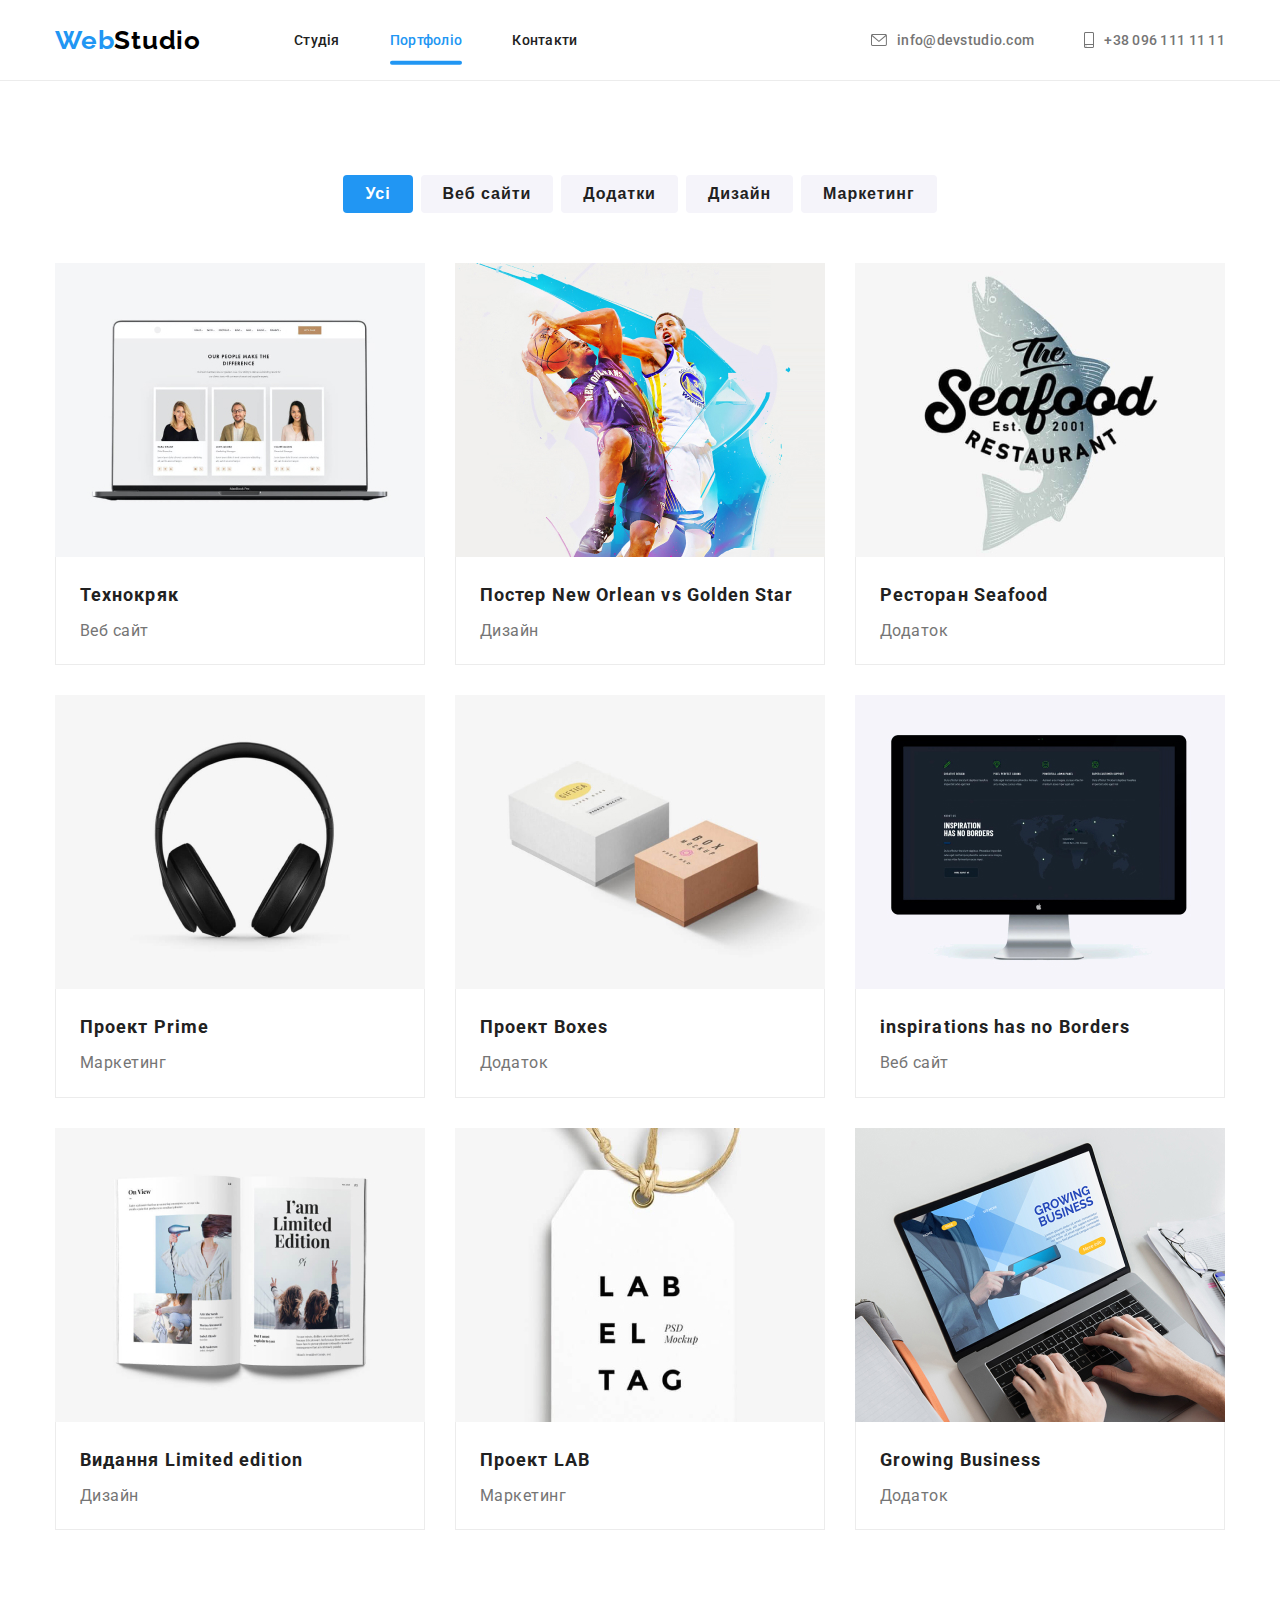
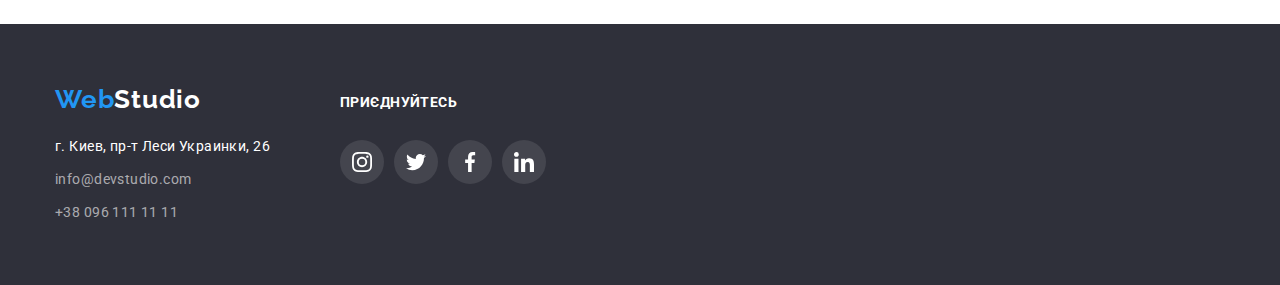
==== commit c36c8588: "adding animation to portfolio cards" ====
--- a/portfolio.html
+++ b/portfolio.html
@@ -103,7 +103,7 @@
                   alt="ноутбук з відкритою сторінкою сайту"
                   width="370"
                 />
-                <p class="hover-project-description">
+                <p class="overlay-project-description">
                   Ресурс пропонує комплексні пропозиції з різним рівнем
                   функціоналу та сервісів. Все це дозволить відвідувачу отримати
                   вичерпні відомості про компанію чи приватну особу.
@@ -121,7 +121,7 @@
                   alt="постер з гравцями у баскетбол"
                   width="370"
                 />
-                <p class="hover-project-description">
+                <p class="overlay-project-description">
                   Lorem ipsum dolor sit amet consectetur adipisicing elit.
                   Quaerat impedit minus assumenda eum itaque dignissimos?
                 </p>
@@ -134,56 +134,87 @@
               </div>
             </li>
             <li class="project-item" tabindex="0">
-              <img
-                src="./images/projects-pic/seafood.jpg"
-                alt="логотип ресторану"
-                width="370"
-              />
+              <div class="img-project">
+                <img
+                  src="./images/projects-pic/seafood.jpg"
+                  alt="логотип ресторану"
+                  width="370"
+                />
+                <p class="overlay-project-description">
+                  Lorem ipsum dolor sit amet consectetur adipisicing elit.
+                  Quaerat impedit minus assumenda eum itaque dignissimos?
+                </p>
+              </div>
+
               <div class="card-description">
                 <h3 class="projects-list-title">Ресторан Seafood</h3>
                 <p class="projects-list-desription">Додаток</p>
               </div>
             </li>
             <li class="project-item" tabindex="0">
-              <img
-                src="./images/projects-pic/prime.jpg"
-                alt="навушники"
-                width="370"
-              />
+              <div class="img-project">
+                <img
+                  src="./images/projects-pic/prime.jpg"
+                  alt="навушники"
+                  width="370"
+                />
+                <p class="overlay-project-description">
+                  Lorem ipsum dolor sit amet consectetur adipisicing elit.
+                  Quaerat impedit minus assumenda eum itaque dignissimos?
+                </p>
+              </div>
               <div class="card-description">
                 <h3 class="projects-list-title">Проект Prime</h3>
                 <p class="projects-list-desription">Маркетинг</p>
               </div>
             </li>
             <li class="project-item" tabindex="0">
-              <img
-                src="./images/projects-pic/boxes.jpg"
-                alt="дві різні поштові коробки"
-                width="370"
-              />
-
+              <div class="img-project">
+                <img
+                  src="./images/projects-pic/boxes.jpg"
+                  alt="дві різні поштові коробки"
+                  width="370"
+                />
+                <p class="overlay-project-description">
+                  Lorem ipsum dolor sit amet consectetur adipisicing elit.
+                  Quaerat impedit minus assumenda eum itaque dignissimos?
+                </p>
+              </div>
               <div class="card-description">
                 <h3 class="projects-list-title">Проект Boxes</h3>
                 <p class="projects-list-desription">Додаток</p>
               </div>
             </li>
             <li class="project-item" tabindex="0">
-              <img
-                src="./images/projects-pic/inspiration.jpg"
-                alt="монітор з відкритою сторінкою сайту"
-                width="370"
-              />
+              <div class="img-project">
+                <img
+                  src="./images/projects-pic/inspiration.jpg"
+                  alt="монітор з відкритою сторінкою сайту"
+                  width="370"
+                />
+                <p class="overlay-project-description">
+                  Lorem ipsum dolor sit amet consectetur adipisicing elit.
+                  Quaerat impedit minus assumenda eum itaque dignissimos?
+                </p>
+              </div>
+
               <div class="card-description">
                 <h3 class="projects-list-title">inspirations has no Borders</h3>
                 <p class="projects-list-desription">Веб сайт</p>
               </div>
             </li>
             <li class="project-item" tabindex="0">
-              <img
-                src="./images/projects-pic/limited-edition.jpg"
-                alt="журнал"
-                width="370"
-              />
+              <div class="img-project">
+                <img
+                  src="./images/projects-pic/limited-edition.jpg"
+                  alt="журнал"
+                  width="370"
+                />
+                <p class="overlay-project-description">
+                  Lorem ipsum dolor sit amet consectetur adipisicing elit.
+                  Quaerat impedit minus assumenda eum itaque dignissimos?
+                </p>
+              </div>
 
               <div class="card-description">
                 <h3 class="projects-list-title">Видання Limited edition</h3>
@@ -191,22 +222,36 @@
               </div>
             </li>
             <li class="project-item" tabindex="0">
-              <img
-                src="./images/projects-pic/LAB.jpg"
-                alt="Бірка"
-                width="370"
-              />
+              <div class="img-project">
+                <img
+                  src="./images/projects-pic/LAB.jpg"
+                  alt="Бірка"
+                  width="370"
+                />
+                <p class="overlay-project-description">
+                  Lorem ipsum dolor sit amet consectetur adipisicing elit.
+                  Quaerat impedit minus assumenda eum itaque dignissimos?
+                </p>
+              </div>
+
               <div class="card-description">
                 <h3 class="projects-list-title">Проект LAB</h3>
                 <p class="projects-list-desription">Маркетинг</p>
               </div>
             </li>
             <li class="project-item" tabindex="0">
-              <img
-                src="./images/projects-pic/growing-business.jpg"
-                alt="робота за ноутбуком"
-                width="370"
-              />
+              <div class="img-project">
+                <img
+                  src="./images/projects-pic/growing-business.jpg"
+                  alt="робота за ноутбуком"
+                  width="370"
+                />
+                <p class="overlay-project-description">
+                  Lorem ipsum dolor sit amet consectetur adipisicing elit.
+                  Quaerat impedit minus assumenda eum itaque dignissimos?
+                </p>
+              </div>
+
               <div class="card-description">
                 <h3 class="projects-list-title">Growing Business</h3>
                 <p class="projects-list-desription">Додаток</p>
--- a/styles/styles.css
+++ b/styles/styles.css
@@ -20,6 +20,8 @@
   --btn-text-def-color: #212121;
   --btn-bg-hover-color: #188ce8;
   --text-description-color: #757575;
+  --color-icon-grey: #afb1b8;
+  --transition-time-and-func: 250ms cubic-bezier(0.4, 0, 0.2, 1);
 }
 .body {
   font-family: var(--primary-font-family);
@@ -75,44 +77,37 @@
 .phone:hover {
   color: var(--btn-bg-accent-color);
   cursor: pointer;
-  transition-timing-function: cubic-bezier(0.4, 0, 0.2, 1);
-  transition-duration: 250ms;
-  transition-property: color;
+  transition: color var(--transition-time-and-func);
 }
 .button-order:hover,
 .button-order:focus {
   background-color: var(--btn-bg-hover-color);
-  transition-timing-function: cubic-bezier(0.4, 0, 0.2, 1);
-  transition-duration: 250ms;
-  transition-property: background-color;
+  transition: background-color var(--transition-time-and-func);
+  cursor: pointer;
 }
 .button-social:hover {
   background-color: var(--btn-bg-accent-color);
   color: #ffffff;
   cursor: pointer;
-  transition-timing-function: cubic-bezier(0.4, 0, 0.2, 1);
-  transition-duration: 250ms;
-  transition-property: color, background-color;
+  transition: color var(--transition-time-and-func),
+    background-color var(--transition-time-and-func);
 }
 .button-social:focus {
   background-color: var(--btn-bg-accent-color);
-  transition-timing-function: cubic-bezier(0.4, 0, 0.2, 1);
-  transition-duration: 250ms;
-  transition-property: background-color;
+  color: #ffffff;
+  transition: background-color var(--transition-time-and-func);
+  outline: transparent;
 }
 .logo-client:hover {
   color: var(--btn-bg-accent-color);
   border: 1px solid var(--btn-bg-accent-color);
   cursor: pointer;
-  transition-timing-function: cubic-bezier(0.4, 0, 0.2, 1);
-  transition-duration: 250ms;
-  transition-property: color, border;
+  transition: color var(--transition-time-and-func),
+    border var(--transition-time-and-func);
 }
 .logo-client:focus {
   color: var(--btn-bg-accent-color);
-  transition-timing-function: cubic-bezier(0.4, 0, 0.2, 1);
-  transition-duration: 250ms;
-  transition-property: color;
+  transition: color var(--transition-time-and-func);
 }
 .button-filter:hover,
 .button-filter:focus {
@@ -121,12 +116,13 @@
   box-shadow: 0px 3px 1px rgba(0, 0, 0, 0.1), 0px 1px 2px rgba(0, 0, 0, 0.08),
     0px 2px 2px rgba(0, 0, 0, 0.12);
   cursor: pointer;
-  transition-timing-function: cubic-bezier(0.4, 0, 0.2, 1);
-  transition-duration: 250ms;
-  transition-property: background-color, box-shadow;
+  transition: background-color var(--transition-time-and-func),
+    box-shadow var(--transition-time-and-func);
+  outline: transparent;
 }
 .project-item:hover,
 .project-item:focus {
+  outline: transparent;
   box-shadow: 0px 4px 4px rgba(0, 0, 0, 0.25);
   cursor: pointer;
   transition-timing-function: cubic-bezier(0.4, 0, 0.2, 1);
@@ -139,13 +135,17 @@
   color: var(--btn-bg-accent-color);
 }
 .nav-item {
+  position: relative;
   display: flex;
   align-content: center;
 }
 .accent-button::after {
+  position: absolute;
   display: block;
   content: "";
+  width: 100%;
   border: 2px solid var(--btn-bg-accent-color);
+  transform: translateY(1vmax);
   border-radius: 2px;
 }
 .container {
@@ -279,25 +279,6 @@
   background-size: cover;
   background-position: center;
 }
-
-/* PRACTICE FOR HW5 
-.hero::before {
-  content: "";
-  
-}
-.bg-hero::before {
-  display: inline-block;
-  position: absolute;
-  content: "";
-  width: 100%;
-  height: 100%;
-  top: 0;
-  left: 0;
-  background-color: rgba(0, 0, 0, 0.3);
-}
-.bg-hero:hover::before {
-  opacity: 0;
-} */
 .hero-text-button {
   width: 600px;
   margin: 0 auto 30px;
@@ -441,7 +422,7 @@
 }
 .social-links {
   display: flex;
-  color: var(--text-description-color);
+  color: var(--color-icon-grey);
 }
 .social-links > li:not(:last-child) {
   margin-right: 10px;
@@ -454,8 +435,8 @@
   height: 44px;
   border: 0px;
   border-radius: 50%;
-  background-color: transparent;
-  color: var(--text-description-color);
+  /* background-color: transparent; */
+  color: var(--color-icon-grey);
 }
 .svg-social {
   width: 20px;
@@ -469,9 +450,9 @@
 .logo-client {
   display: inline-block;
   padding: 14px 30px;
-  border: 1px solid #afb1b8;
+  border: 1px solid var(--color-icon-grey);
   border-radius: 4px;
-  color: var(--text-description-color);
+  color: var(--color-icon-grey);
 }
 .logos-list > li:not(:last-child) {
   margin-right: 30px;
@@ -568,10 +549,21 @@
   flex-basis: calc(((100%-30px) - (2 * 30px)) / 3);
   background-color: var(--bg-head-color);
 }
+
+@keyframes slide-top {
+  0% {
+    transform: translateY(0);
+  }
+  100% {
+    transform: translateY(-100%);
+  }
+}
+
 .img-project {
   position: relative;
-}
-.hover-project-description {
+  overflow: hidden;
+}
+.overlay-project-description {
   position: absolute;
   display: inline-block;
   padding: 63px 24px;
@@ -579,22 +571,17 @@
   height: 100%;
   top: 0;
   left: 0;
-  transform: translate(0, 100%);
   font-size: 18px;
   line-height: 1.56;
   letter-spacing: 0.03em;
   color: var(--btn-text-accent-color);
   background-color: rgba(33, 150, 243, 0.9);
-
-  opacity: 0;
-}
-.hover-project-description:hover {
-  opacity: 1;
-  height: 100%;
-  transition-property: opacity, transform;
-  transform: translate(0, -100%);
-  transition-timing-function: cubic-bezier(0.175, 0.885, 0.32, 1.275);
-  transition-duration: 1s;
+  transform: translateY(100%);
+  transition: transform var(--transition-time-and-func);
+}
+.project-item:hover .overlay-project-description,
+.hover-project-description:focus {
+  transform: translateY(0);
 }
 .card-description {
   padding: 20px 24px;
@@ -620,23 +607,20 @@
 /* ====================модальне вікно====================== */
 .backdrop.is-hidden {
   opacity: 0;
+  visibility: hidden;
   pointer-events: none;
-  transition-property: opacity, transform;
-  transform: translateZ(0) scale(0);
-  transition-timing-function: cubic-bezier(0.175, 0.885, 0.32, 1.275);
-  transition-duration: 1s;
 }
 .backdrop {
   position: fixed;
+  visibility: visible;
   top: 0;
   left: 0;
+  z-index: 150;
   width: 100%;
   height: 100%;
   background-color: rgba(0, 0, 0, 0.2);
-  transition-property: opacity, transform;
-  transform: translateZ(0) scale(1);
-  transition-timing-function: cubic-bezier(0.175, 0.885, 0.32, 1.275);
-  transition-duration: 1s;
+  transition: opacity var(--transition-time-and-func), visibility 250ms linear,
+    transform var(--transition-time-and-func);
 }
 .modal {
   position: absolute;
@@ -645,6 +629,7 @@
   top: 50%;
   left: 50%;
   transform: translate(-50%, -50%);
+  visibility: visible;
   border-radius: 4px;
   box-shadow: 0px 1px 3px rgba(0, 0, 0, 0.12), 0px 1px 1px rgba(0, 0, 0, 0.14),
     0px 2px 1px rgba(0, 0, 0, 0.2);
@@ -654,8 +639,8 @@
   position: absolute;
   right: 8px;
   top: 8px;
-  min-width: 30px;
-  min-height: 30px;
+  width: 30px;
+  height: 30px;
   border: rgba(0, 0, 0, 0.1) solid 1px;
   border-radius: 50%;
 }
